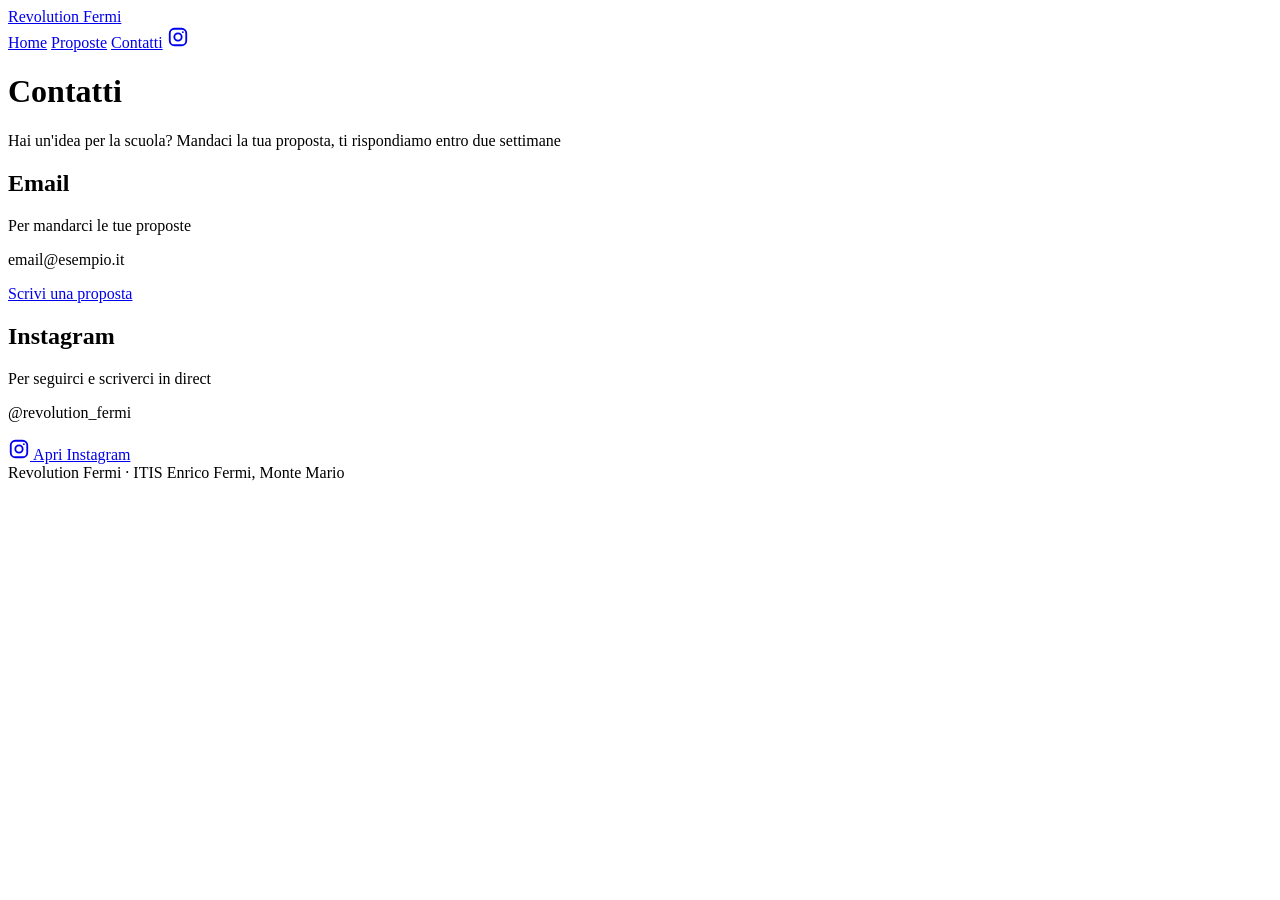
==== contatti.html @ ef87c96d "Add files via upload" ====
<!DOCTYPE html>
<html lang="it">
<head>
<meta charset="utf-8">
<meta name="viewport" content="width=device-width, initial-scale=1, viewport-fit=cover">
<title>Contatti – RevolutionFermi, lista studentesca ITIS Fermi</title>
<meta name="theme-color" content="#2447d6">
<link rel="icon" type="image/png" href="assets/logoicon.png">
<link href="https://fonts.googleapis.com/css2?family=Poppins:wght@400;500;600;700;800&display=swap" rel="stylesheet">
<link rel="stylesheet" href="css/style.css">
</head>
<body>
<div class="top">
  <header class="wrap bar">
    <a class="brand" href="index.html"><span>Revolution Fermi</span></a>
    <nav>
      <a href="index.html">Home</a>
      <a href="proposte.html">Proposte</a>
      <a href="contatti.html" aria-current="page">Contatti</a>
      <a class="ig" href="https://www.instagram.com/revolution_fermi/" target="_blank" rel="noopener" aria-label="Instagram di Revolution Fermi"><svg viewBox="0 0 24 24" width="22" height="22" fill="none" stroke="currentColor" stroke-width="2" stroke-linecap="round" stroke-linejoin="round" aria-hidden="true"><rect x="3" y="3" width="18" height="18" rx="5"/><circle cx="12" cy="12" r="4"/><circle cx="17.3" cy="6.7" r="1" fill="currentColor" stroke="none"/></svg></a>
    </nav>
  </header>
  <div class="wrap page-hero">
    <h1 class="dot">Contatti</h1>
    <p>Hai un'idea per la scuola? Mandaci la tua proposta, ti rispondiamo entro due settimane</p>
  </div>
</div>

<main>
  <section class="sec">
    <div class="wrap cards">
      <div class="card">
        <h2>Email</h2>
        <p>Per mandarci le tue proposte</p>
        <!-- PLACEHOLDER: sostituire email@esempio.it con l'email vera della lista -->
        <p class="val">email@esempio.it</p>
        <a class="btn" href="mailto:email@esempio.it?subject=Proposta%20per%20la%20scuola">Scrivi una proposta</a>
      </div>
      <div class="card">
        <h2>Instagram</h2>
        <p>Per seguirci e scriverci in direct</p>
        <p class="val">@revolution_fermi</p>
        <a class="btn" href="https://www.instagram.com/revolution_fermi/" target="_blank" rel="noopener"><svg viewBox="0 0 24 24" width="22" height="22" fill="none" stroke="currentColor" stroke-width="2" stroke-linecap="round" stroke-linejoin="round" aria-hidden="true"><rect x="3" y="3" width="18" height="18" rx="5"/><circle cx="12" cy="12" r="4"/><circle cx="17.3" cy="6.7" r="1" fill="currentColor" stroke="none"/></svg> Apri Instagram</a>
      </div>
    </div>
  </section>
</main>

<footer>
  <div class="wrap">
    <div class="b2"><span>Revolution Fermi · ITIS Enrico Fermi, Monte Mario</span></div>
  </div>
</footer>
<script src="js/script.js"></script>
</body>
</html>
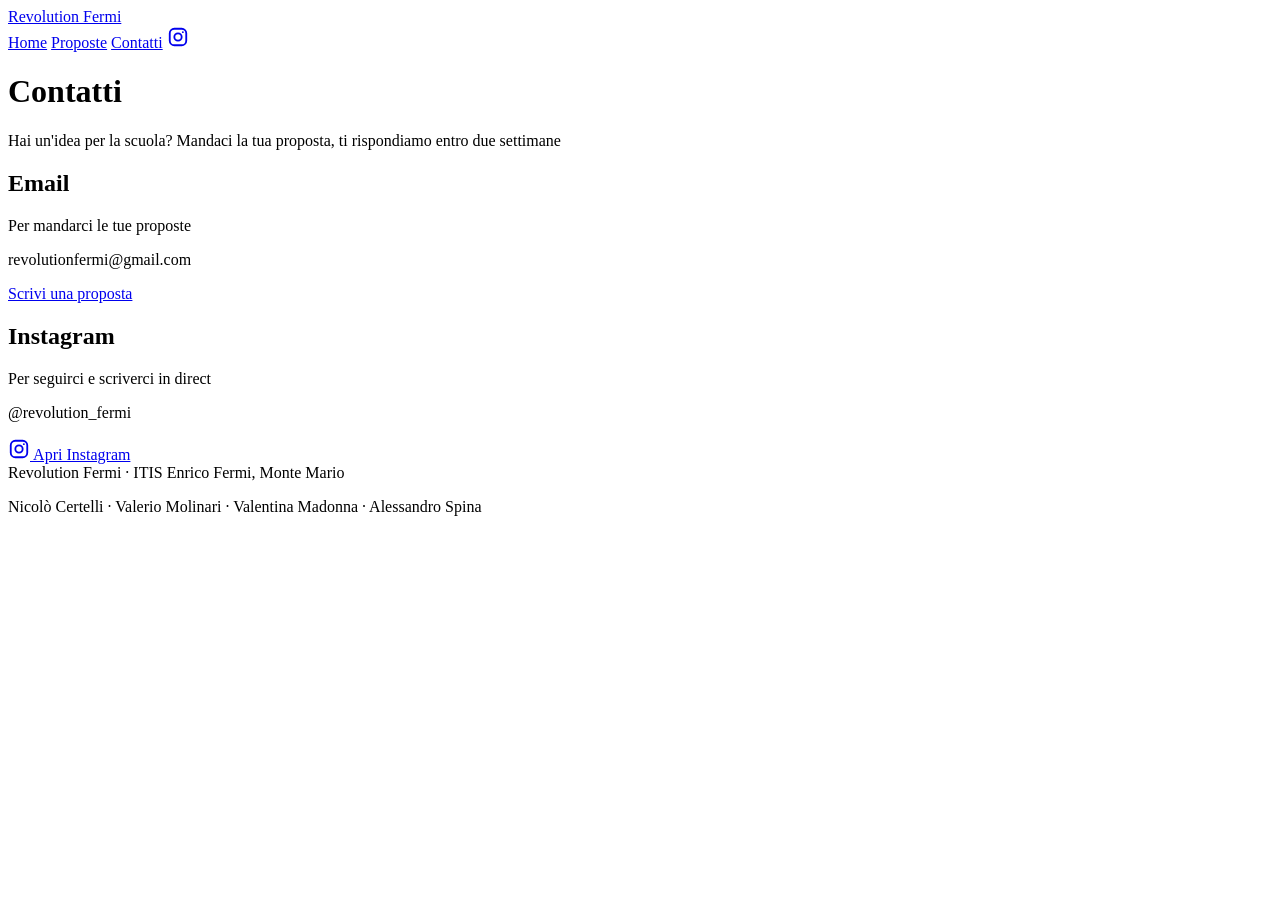
==== commit b6701a23: "Add files via upload" ====
--- a/contatti.html
+++ b/contatti.html
@@ -32,9 +32,8 @@
       <div class="card">
         <h2>Email</h2>
         <p>Per mandarci le tue proposte</p>
-        <!-- PLACEHOLDER: sostituire email@esempio.it con l'email vera della lista -->
-        <p class="val">email@esempio.it</p>
-        <a class="btn" href="mailto:email@esempio.it?subject=Proposta%20per%20la%20scuola">Scrivi una proposta</a>
+        <p class="val">revolutionfermi@gmail.com</p>
+        <a class="btn" href="mailto:revolutionfermi@gmail.com?subject=Proposta%20per%20la%20scuola">Scrivi una proposta</a>
       </div>
       <div class="card">
         <h2>Instagram</h2>
@@ -49,6 +48,7 @@
 <footer>
   <div class="wrap">
     <div class="b2"><span>Revolution Fermi · ITIS Enrico Fermi, Monte Mario</span></div>
+    <p class="names">Nicolò Certelli · Valerio Molinari · Valentina Madonna · Alessandro Spina</p>
   </div>
 </footer>
 <script src="js/script.js"></script>
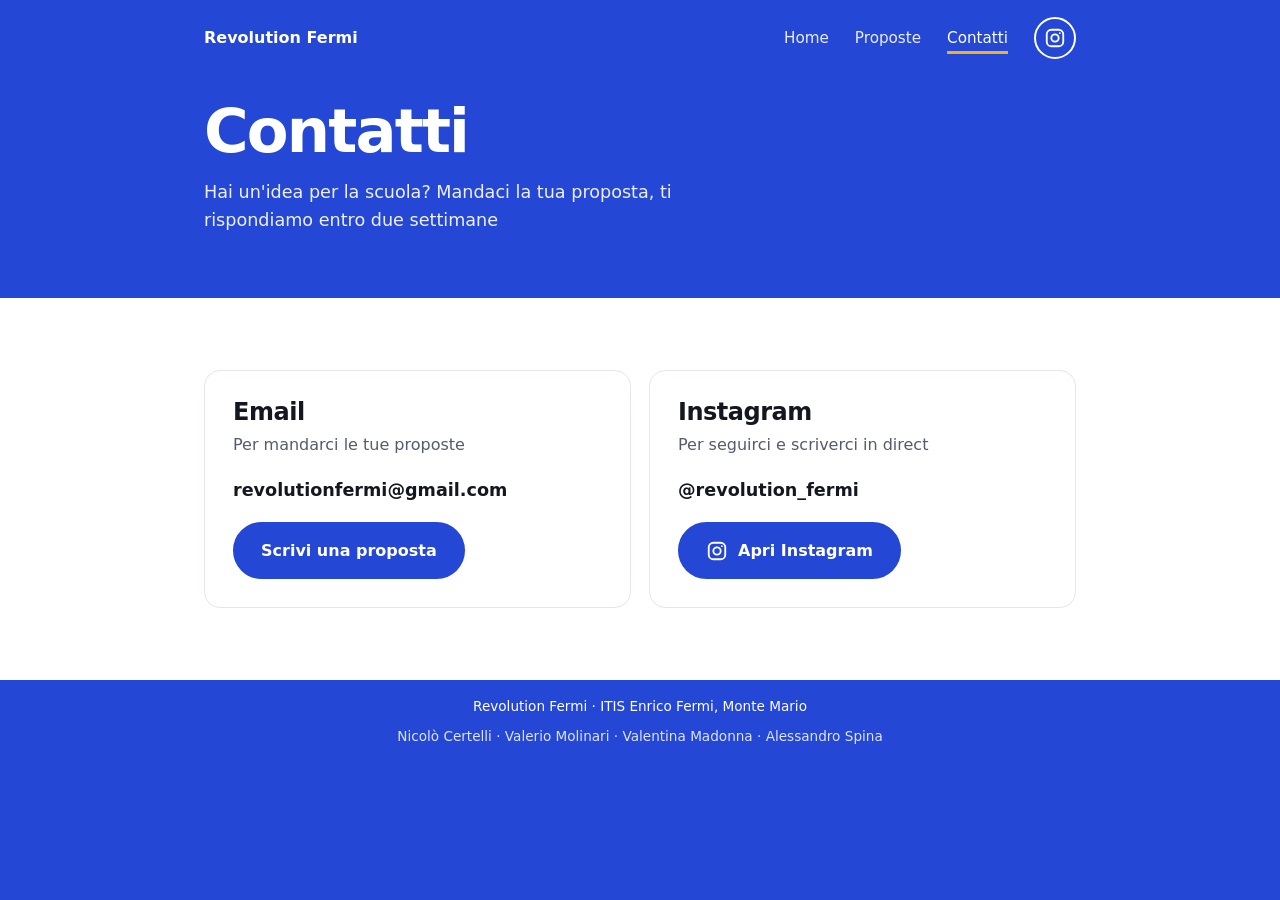
==== commit bcb71a59: "Update contatti.html" ====
--- a/contatti.html
+++ b/contatti.html
@@ -5,9 +5,9 @@
 <meta name="viewport" content="width=device-width, initial-scale=1, viewport-fit=cover">
 <title>Contatti – RevolutionFermi, lista studentesca ITIS Fermi</title>
 <meta name="theme-color" content="#2447d6">
-<link rel="icon" type="image/png" href="assets/logoicon.png">
+<link rel="icon" type="image/png" href="logoicon.png">
 <link href="https://fonts.googleapis.com/css2?family=Poppins:wght@400;500;600;700;800&display=swap" rel="stylesheet">
-<link rel="stylesheet" href="css/style.css">
+<link rel="stylesheet" href="style.css">
 </head>
 <body>
 <div class="top">
--- a/style.css
+++ b/style.css
@@ -0,0 +1,126 @@
+/* stili */
+:root{--blue:#2447d6;--deep:#1b37a8;--yellow:#f2b21c;--ink:#14171f;--muted:#555b6e;--line:#e3e6ef;--tint:#f4f6fc;
+box-sizing:border-box;padding-top:env(safe-area-inset-top,0px);padding-bottom:env(safe-area-inset-bottom,0px)}
+html{scroll-behavior:smooth;scroll-padding-top:84px;background:var(--blue)}
+*{box-sizing:border-box}
+body{margin:0;background:#fff;color:var(--ink);font-family:'Poppins',system-ui,sans-serif;line-height:1.6;-webkit-font-smoothing:antialiased}
+a{color:inherit}
+:focus-visible{outline:3px solid var(--yellow);outline-offset:3px}
+h1,h2,h3{text-wrap:balance}
+.wrap{max-width:920px;margin:0 auto;padding:0 24px}
+
+/* sfondo blu inizio */
+.top{background:var(--blue);color:#fff}
+.bar{display:flex;align-items:center;justify-content:space-between;height:76px}
+.brand{display:flex;align-items:center;gap:12px;font-weight:700;text-decoration:none}
+.brand img{width:42px;height:42px;border-radius:50%}
+.bar nav{display:flex;align-items:center;gap:26px}
+.bar nav a:not(.ig){text-decoration:none;font-weight:500;font-size:.95rem;opacity:.9}
+.bar nav a:not(.ig):hover{opacity:1;text-decoration:underline;text-underline-offset:6px}
+.ig{display:inline-flex;align-items:center;justify-content:center;width:42px;height:42px;border-radius:50%;border:2px solid #fff;color:#fff;transition:background .2s,color .2s}
+.ig:hover{background:#fff;color:var(--blue)}
+.hero{display:grid;grid-template-columns:1.5fr 1fr;gap:48px;align-items:center;padding-top:48px;padding-bottom:96px}
+.hero h1{font-size:clamp(2.6rem,9vw,4.8rem);line-height:1.03;font-weight:800;margin:0 0 20px;letter-spacing:-.03em}
+.lead{font-size:1.5rem;font-weight:700;color:var(--yellow);margin:0 0 12px}
+.hero p{font-size:1.1rem;margin:0 0 32px;color:rgba(255,255,255,.92);max-width:29em}
+.hero p.school{font-size:.92rem;margin:12px 0 0;color:rgba(255,255,255,.72)}
+.hero .pic{justify-self:center;width:100%;max-width:260px;border-radius:50%;box-shadow:0 0 0 10px rgba(255,255,255,.14),0 24px 50px rgba(8,18,70,.35)}
+
+/* bottoni */
+.btn{display:inline-flex;align-items:center;gap:10px;font-weight:600;padding:14px 26px;border-radius:999px;text-decoration:none;border:2px solid var(--blue);background:var(--blue);color:#fff;transition:background .2s,color .2s,border-color .2s}
+.btn:hover{background:var(--deep);border-color:var(--deep)}
+.top .btn{background:var(--yellow);border-color:var(--yellow);color:var(--ink)}
+.top .btn:hover{background:#fff;border-color:#fff}
+
+/* parte promesse */
+#promesse{padding:88px 0}
+.head{max-width:34em;margin-bottom:36px}
+h2{font-size:clamp(1.9rem,6vw,2.8rem);line-height:1.12;margin:0 0 10px;font-weight:800;letter-spacing:-.02em}
+.sub{color:var(--muted);margin:0;font-size:1.05rem}
+ol{list-style:none;margin:0;padding:0;display:grid;gap:14px}
+li{display:flex;gap:22px;align-items:center;padding:24px 26px;background:#fff;border:1.5px solid var(--line);border-radius:16px;transition:border-color .2s,box-shadow .2s}
+li:hover{border-color:var(--blue);box-shadow:0 8px 24px rgba(36,71,214,.1)}
+.n{flex:none;width:48px;height:48px;border-radius:50%;background:var(--yellow);font-weight:800;font-size:1.2rem;display:grid;place-items:center}
+li h3{margin:0 0 3px;font-size:clamp(1.1rem,3.5vw,1.4rem);line-height:1.25}
+li p{margin:0;color:var(--muted);font-size:1.02rem}
+
+/* contatti */
+.vote{background:var(--tint);padding:88px 0;text-align:center}
+.vote h2{max-width:15em;margin:0 auto 12px}
+.vote p{margin:0 0 28px;color:var(--muted);font-size:1.05rem}
+
+/* footer */
+footer{background:var(--blue);color:#fff;font-size:.85rem}
+footer .wrap{display:flex;flex-wrap:wrap;gap:8px 16px;align-items:center;justify-content:center;padding-top:16px;padding-bottom:calc(16px + env(safe-area-inset-bottom,0px));text-align:center}
+footer img{width:26px;height:26px;border-radius:50%}
+footer .b2{display:flex;gap:10px;align-items:center}
+
+@media (max-width:700px){
+.hero{grid-template-columns:1fr;gap:28px;padding-top:24px;padding-bottom:64px}
+.hero .pic{max-width:150px;order:-1;justify-self:start}
+.bar nav a:not(.ig){display:none}
+.brand span{font-size:.95rem}
+#promesse,.vote{padding:60px 0}
+li{padding:18px;gap:16px}
+.n{width:42px;height:42px}}
+@media (prefers-reduced-motion:reduce){*{transition:none!important;scroll-behavior:auto!important}}
+
+/* ---- nuove parti: menu, parole chiave, proposte ---- */
+.sec{padding:72px 0}
+.bar nav a[aria-current]{opacity:1;text-decoration:underline;text-decoration-color:var(--yellow);text-decoration-thickness:3px;text-underline-offset:8px}
+.page-hero{padding-top:24px;padding-bottom:64px}
+.page-hero h1{font-size:clamp(2.2rem,7vw,3.8rem);line-height:1.05;font-weight:800;margin:0 0 14px;letter-spacing:-.03em}
+.page-hero p{font-size:1.1rem;margin:0;max-width:30em;color:rgba(255,255,255,.92)}
+.acc{display:grid;gap:14px}
+.acc details{background:#fff;border:1.5px solid var(--line);border-radius:16px;transition:border-color .2s,box-shadow .2s}
+.acc details[open],.acc details:hover{border-color:var(--blue)}
+.acc details[open]{box-shadow:0 8px 24px rgba(36,71,214,.1)}
+.acc summary{display:flex;gap:22px;align-items:center;padding:22px 26px;cursor:pointer;list-style:none}
+.acc summary::-webkit-details-marker{display:none}
+.acc .t{flex:1}
+.acc .t b{display:block;font-size:clamp(1.1rem,3.5vw,1.4rem);line-height:1.25}
+.acc .t small{display:block;margin-top:3px;color:var(--muted);font-size:1.02rem}
+.chev{flex:none;width:12px;height:12px;border-right:3px solid var(--blue);border-bottom:3px solid var(--blue);transform:rotate(45deg);transition:transform .2s}
+details[open] .chev{transform:rotate(-135deg)}
+.acc .body{padding:0 26px 26px 96px;color:var(--ink)}
+.acc .body p{margin:0 0 14px;color:var(--muted);font-size:1.05rem}
+.acc .body ul{margin:0;padding-left:20px}
+.acc .body li{display:list-item;padding:3px 0;border:0;background:none;border-radius:0;font-weight:500}
+.acc .body li:hover{box-shadow:none}
+.acc .body li::marker{color:var(--yellow)}
+.back{display:flex;flex-wrap:wrap;gap:16px;margin:40px 0 0}
+.back .btn{margin:0}
+@media (max-width:700px){
+html{scroll-padding-top:120px}
+.sec{padding:52px 0}
+.bar{height:auto;flex-wrap:wrap;gap:6px;padding-top:14px;padding-bottom:8px}
+.bar nav{width:100%;gap:0;justify-content:space-between}
+.bar nav a:not(.ig){display:inline;font-size:.86rem}
+.ig{width:36px;height:36px}
+.ig svg{width:18px;height:18px}
+.page-hero{padding-bottom:44px}
+.acc summary{padding:16px;gap:14px}
+.acc .body{padding:0 18px 20px 18px}
+}
+
+/* ---- home, contatti ---- */
+.cta{text-align:center}
+.cta h2{margin:0 0 8px}
+.cta p{margin:0 0 24px;color:var(--muted);font-size:1.05rem}
+.tint{background:var(--tint)}
+.btn.out{background:#fff;color:var(--blue)}
+.btn.out:hover{background:var(--blue);border-color:var(--blue);color:#fff}
+.cards{display:grid;grid-template-columns:repeat(auto-fit,minmax(280px,1fr));gap:18px}
+.card{border:1.5px solid var(--line);border-radius:16px;padding:28px;background:#fff}
+.card h2{font-size:1.5rem;margin:0 0 6px}
+.card p{margin:0 0 18px;color:var(--muted)}
+.card .val{color:var(--ink);font-weight:700;font-size:1.1rem;word-break:break-all}
+
+/* puntini gialli sulle i (se il puntino è troppo alto o basso, cambia "top") */
+.yi{position:relative}
+.yi::after{content:"";position:absolute;left:50%;top:.27em;width:.17em;height:.17em;border-radius:50%;background:var(--yellow);transform:translateX(-50%)}
+
+/* nomi nel footer, sotto il resto */
+footer .names{width:100%;margin:0;text-align:center;opacity:.85}
+/* sottotitolo vuoto delle proposte: non occupa spazio */
+.acc .t small:empty{display:none}
